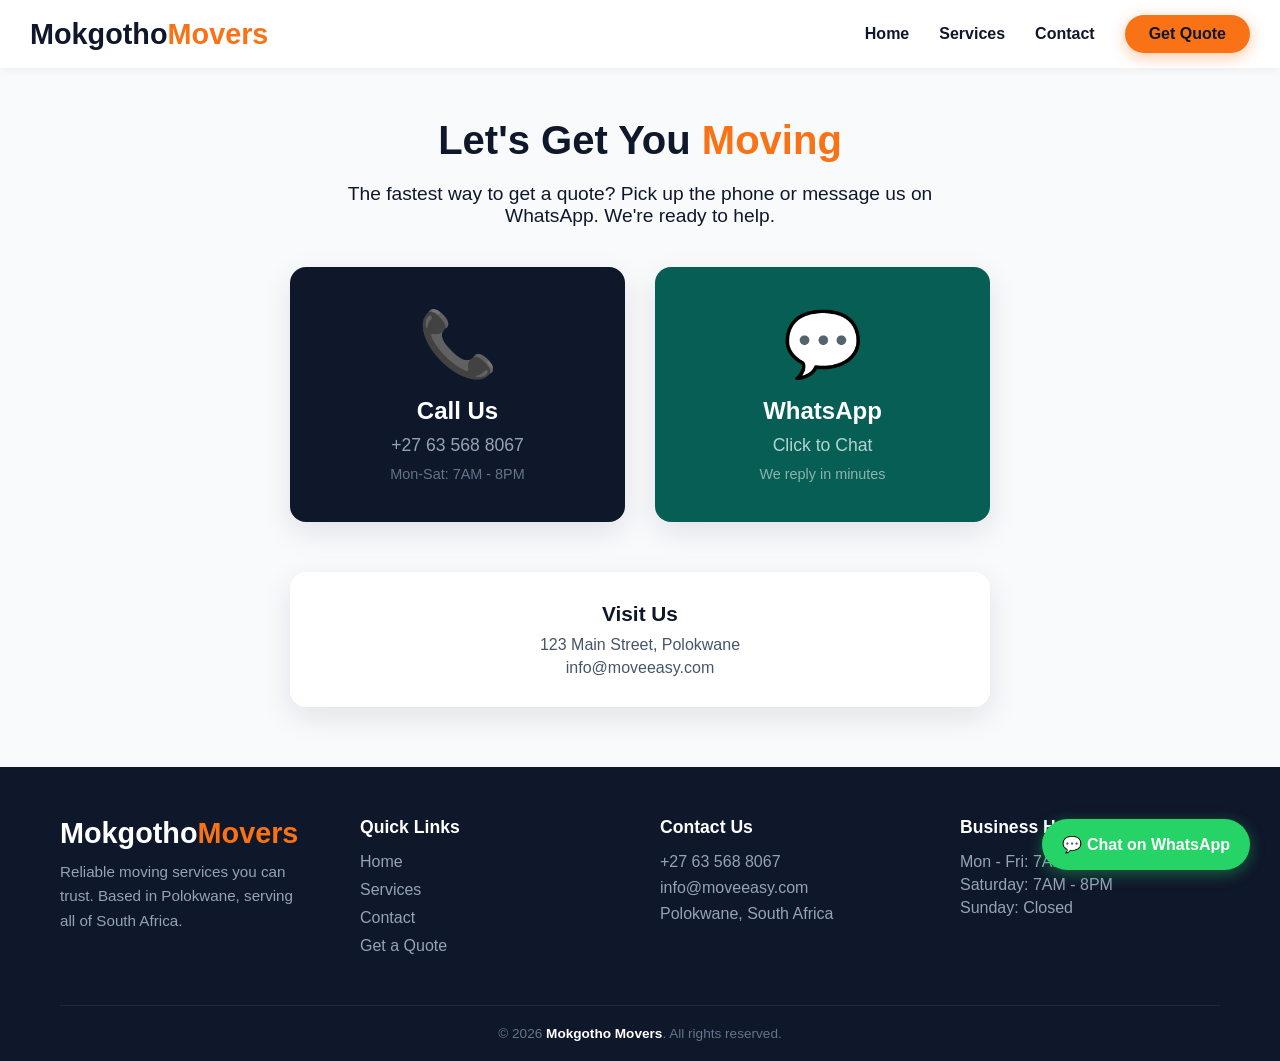
==== contacts.html @ 6ea796df "Add files via upload" ====
<!DOCTYPE html>
<html lang="en">
<head>
  <meta charset="UTF-8">
  <meta name="viewport" content="width=device-width, initial-scale=1.0">
  <title>Contact Us | Mokgotho Movers</title>
  <link rel="stylesheet" href="style.css">
  <link rel="icon" type="image/png" href="movingIcon.png">
  <link rel="shortcut icon" href="movingIcon.png">
</head>
<body>
  <nav class="navbar">
    <div class="logo">Mokgotho<span>Movers</span></div>
    <ul class="nav-links">
      <li><a href="index.html">Home</a></li>
      <li><a href="services.html">Services</a></li>
      <li><a href="contacts.html">Contact</a></li>
      <li><a href="contacts.html" class="btn-primary">Get Quote</a></li>
    </ul>
    <div class="hamburger">
      <span></span><span></span><span></span>
    </div>
  </nav>

  <div class="container">
    <h1 class="section-title">Let's Get You <span>Moving</span></h1>
    <p class="contact-subtitle">
      The fastest way to get a quote? Pick up the phone or message us on WhatsApp. We're ready to help.
    </p>

    <div class="contact-cards">
      <a href="tel:+27635688067" class="contact-card call">
        <div class="icon">📞</div>
        <h3>Call Us</h3>
        <p class="phone">+27 63 568 8067</p>
        <p class="sub">Mon-Sat: 7AM - 8PM</p>
      </a>

      <a href="https://wa.me/27635688067" target="_blank" class="contact-card whatsapp">
        <div class="icon">💬</div>
        <h3>WhatsApp</h3>
        <p class="phone">Click to Chat</p>
        <p class="sub">We reply in minutes</p>
      </a>
    </div>

    <div class="contact-info-box">
      <h3>Visit Us</h3>
      <p>123 Main Street, Polokwane</p>
      <p> info@moveeasy.com</p>
    </div>
  </div>

  <a href="https://wa.me/27635688067" class="whatsapp-float" target="_blank">
    💬 Chat on WhatsApp
  </a>

  <footer class="footer">
    <div class="container">
      <div class="footer-grid">
        <div class="footer-brand">
          <div class="logo">Mokgotho<span>Movers</span></div>
          <p>Reliable moving services you can trust. Based in Polokwane, serving all of South Africa.</p>
        </div>
        <div class="footer-column">
          <h4>Quick Links</h4>
          <ul>
            <li><a href="index.html">Home</a></li>
            <li><a href="services.html">Services</a></li>
            <li><a href="contacts.html">Contact</a></li>
            <li><a href="contacts.html">Get a Quote</a></li>
          </ul>
        </div>
        <div class="footer-column footer-contact">
          <h4>Contact Us</h4>
          <p> <a href="tel:+27635688067">+27 63 568 8067</a></p>
          <p><a href="mailto:info@moveeasy.com">info@moveeasy.com</a></p>
          <p> Polokwane, South Africa</p>
        </div>
        <div class="footer-column footer-hours">
          <h4>Business Hours</h4>
          <p>Mon - Fri: 7AM - 8PM</p>
          <p>Saturday: 7AM - 8PM</p>
          <p>Sunday: Closed</p>
        </div>
      </div>
      <div class="footer-bottom">
        &copy; 2026 <strong>Mokgotho Movers</strong>. All rights reserved.
      </div>
    </div>
  </footer>

  <script src="script.js"></script>
</body>
</html>
---- style.css ----
/* ============================================
   RESET & BASE
   ============================================ */
* {
  margin: 0;
  padding: 0;
  box-sizing: border-box;
  font-family: 'Segoe UI', Tahoma, Geneva, Verdana, sans-serif;
}

:root {
  --primary: #0F172A;    /* Dark Blue */
  --accent: #F97316;     /* Orange */
  --white: #FFFFFF;
  --gray-bg: #F8FAFC;
  --shadow: 0 10px 30px rgba(15, 23, 42, 0.1);
}

body {
  background: var(--gray-bg);
  color: var(--primary);
}

.container {
  max-width: 1200px;
  margin: 0 auto;
  padding: 0 20px;
}

/* ============================================
   BUTTONS
   ============================================ */
.btn-primary {
  background: var(--accent);
  color: var(--white);
  padding: 14px 32px;
  border: none;
  border-radius: 50px;
  font-weight: 700;
  font-size: 1rem;
  cursor: pointer;
  transition: all 0.3s ease;
  text-decoration: none;
  display: inline-block;
  box-shadow: 0 4px 15px rgba(249, 115, 22, 0.4);
}
.btn-primary:hover {
  transform: translateY(-3px);
  box-shadow: 0 8px 25px rgba(249, 115, 22, 0.6);
  background: #ea580c;
}

.btn-secondary {
  background: transparent;
  color: var(--primary);
  padding: 14px 32px;
  border: 2px solid var(--primary);
  border-radius: 50px;
  font-weight: 700;
  cursor: pointer;
  transition: 0.3s ease;
  text-decoration: none;
  display: inline-block;
}
.btn-secondary:hover {
  background: var(--primary);
  color: var(--white);
}

.btn-secondary-white {
  background: transparent;
  color: var(--white);
  padding: 14px 32px;
  border: 2px solid var(--white);
  border-radius: 50px;
  font-weight: 700;
  cursor: pointer;
  transition: 0.3s ease;
  text-decoration: none;
  display: inline-block;
}
.btn-secondary-white:hover {
  background: var(--white);
  color: var(--primary);
}

/* ============================================
   NAVIGATION
   ============================================ */
.navbar {
  background: var(--white);
  padding: 15px 30px;
  display: flex;
  justify-content: space-between;
  align-items: center;
  box-shadow: 0 2px 10px rgba(0,0,0,0.05);
  position: sticky;
  top: 0;
  z-index: 999;
}

.logo {
  font-size: 1.8rem;
  font-weight: 800;
  color: var(--primary);
}
.logo span {
  color: var(--accent);
}

.nav-links {
  display: flex;
  gap: 30px;
  list-style: none;
  align-items: center;
}
.nav-links a {
  text-decoration: none;
  color: var(--primary);
  font-weight: 600;
  transition: 0.3s;
}
.nav-links a:hover {
  color: var(--accent);
}
.nav-links .btn-primary {
  padding: 10px 24px;
}

/* Mobile Hamburger */
.hamburger {
  display: none;
  flex-direction: column;
  gap: 5px;
  cursor: pointer;
}
.hamburger span {
  width: 28px;
  height: 3px;
  background: var(--primary);
  border-radius: 10px;
  transition: 0.3s;
}

/* ============================================
   HERO SECTION
   ============================================ */
.hero {
  background: var(--primary);
  color: var(--white);
  padding: 80px 20px;
  display: flex;
  align-items: center;
  justify-content: space-between;
  flex-wrap: wrap;
  gap: 40px;
}

.hero-content {
  flex: 1;
}
.hero-content h1 {
  font-size: 3.5rem;
  line-height: 1.2;
  margin-bottom: 20px;
}
.hero-content h1 span {
  color: var(--accent);
}
.hero-content p {
  font-size: 1.2rem;
  opacity: 0.9;
  margin-bottom: 30px;
}

.hero-buttons {
  display: flex;
  gap: 15px;
  flex-wrap: wrap;
}

/* ============================================
   SECTION TITLES
   ============================================ */
.section-title {
  font-size: 2.5rem;
  text-align: center;
  margin: 50px 0 20px;
}
.section-title span {
  color: var(--accent);
}

/* ============================================
   CARDS (Services / Why Choose Us)
   ============================================ */
.card-grid {
  display: grid;
  grid-template-columns: repeat(auto-fit, minmax(260px, 1fr));
  gap: 30px;
  margin: 40px 0;
}

.card {
  background: var(--white);
  padding: 30px 20px;
  border-radius: 16px;
  text-align: center;
  box-shadow: var(--shadow);
  transition: 0.3s ease;
  border-bottom: 4px solid transparent;
}
.card:hover {
  transform: translateY(-10px);
  border-bottom: 4px solid var(--accent);
}
.card .icon {
  font-size: 3.5rem;
  margin-bottom: 15px;
}
.card h3 {
  margin-bottom: 10px;
}
.card .btn-primary {
  padding: 10px 24px;
  font-size: 0.9rem;
}

/* ============================================
   CTA SECTION
   ============================================ */
.cta-section {
  background: var(--primary);
  color: var(--white);
  text-align: center;
  padding: 60px 20px;
  margin: 40px 0;
  border-radius: 20px;
}
.cta-section h2 {
  font-size: 2.5rem;
  margin-bottom: 15px;
}
.cta-section p {
  margin-bottom: 25px;
}
.cta-section .btn-primary {
  background: var(--white);
  color: var(--primary);
  box-shadow: none;
}
.cta-section .btn-primary:hover {
  background: var(--accent);
  color: white;
}

/* ============================================
   CONTACT PAGE
   ============================================ */
.contact-subtitle {
  text-align: center;
  font-size: 1.2rem;
  max-width: 600px;
  margin: 0 auto 40px;
}

.contact-cards {
  display: grid;
  grid-template-columns: 1fr 1fr;
  gap: 30px;
  max-width: 700px;
  margin: 0 auto;
}

.contact-card {
  text-decoration: none;
  padding: 40px 20px;
  border-radius: 16px;
  text-align: center;
  transition: 0.3s;
  box-shadow: var(--shadow);
}
.contact-card:hover {
  transform: translateY(-5px);
}
.contact-card .icon {
  font-size: 4rem;
  margin-bottom: 15px;
}
.contact-card h3 {
  font-size: 1.5rem;
  margin-bottom: 10px;
}
.contact-card .phone {
  font-size: 1.1rem;
}
.contact-card .sub {
  font-size: 0.9rem;
  margin-top: 10px;
}

.contact-card.call {
  background: var(--primary);
  color: white;
}
.contact-card.call .phone {
  color: #94A3B8;
}
.contact-card.call .sub {
  color: #64748B;
}

.contact-card.whatsapp {
  background: #075E54;
  color: white;
}
.contact-card.whatsapp .phone {
  color: #B0D4D1;
}
.contact-card.whatsapp .sub {
  color: #8AB4B0;
}

.contact-info-box {
  text-align: center;
  margin-top: 50px;
  background: white;
  padding: 30px;
  border-radius: 16px;
  box-shadow: var(--shadow);
  max-width: 700px;
  margin-left: auto;
  margin-right: auto;
}
.contact-info-box h3 {
  font-size: 1.3rem;
  margin-bottom: 10px;
}
.contact-info-box p {
  color: #475569;
}
.contact-info-box p:not(:first-of-type) {
  margin-top: 5px;
}

/* ============================================
   SERVICES PAGE
   ============================================ */
.services-subtitle {
  text-align: center;
  font-size: 1.2rem;
  max-width: 700px;
  margin: 0 auto 40px;
}

.services-cta {
  text-align: center;
  margin: 50px 0;
}
.services-cta h3 {
  font-size: 1.8rem;
  margin-bottom: 15px;
}
.services-cta p {
  color: #475569;
  margin-bottom: 25px;
}
.services-cta .btn-primary {
  padding: 18px 50px;
  font-size: 1.2rem;
}

.faq-section {
  background: var(--white);
  padding: 40px;
  border-radius: 16px;
  box-shadow: var(--shadow);
  margin: 40px 0;
}
.faq-section h3 {
  text-align: center;
  font-size: 1.8rem;
  margin-bottom: 30px;
}

.faq-item {
  max-width: 700px;
  margin: 0 auto;
  border-bottom: 1px solid #e2e8f0;
  padding: 15px 0;
}
.faq-item:last-child {
  border-bottom: none;
}
.faq-item strong {
  display: block;
  margin-bottom: 5px;
}
.faq-item p {
  color: #475569;
  margin-top: 5px;
}
.faq-item a {
  color: var(--accent);
  text-decoration: none;
}
.faq-item a:hover {
  text-decoration: underline;
}

/* ============================================
   FOOTER
   ============================================ */
.footer {
  background: var(--primary);
  color: var(--white);
  padding: 50px 20px 20px;
  margin-top: 60px;
}

.footer-grid {
  display: grid;
  grid-template-columns: repeat(auto-fit, minmax(200px, 1fr));
  gap: 40px;
}

.footer-brand .logo {
  color: var(--white);
  font-size: 1.8rem;
  font-weight: 800;
  margin-bottom: 10px;
}
.footer-brand .logo span {
  color: var(--accent);
}
.footer-brand p {
  color: #94A3B8;
  font-size: 0.95rem;
  line-height: 1.6;
  max-width: 250px;
}

.footer-column h4 {
  color: var(--white);
  font-size: 1.1rem;
  margin-bottom: 15px;
}
.footer-column ul {
  list-style: none;
  padding: 0;
}
.footer-column ul li {
  margin-bottom: 10px;
}
.footer-column ul li a {
  color: #94A3B8;
  text-decoration: none;
  transition: 0.3s;
}
.footer-column ul li a:hover {
  color: var(--accent);
}

.footer-contact p {
  color: #94A3B8;
  margin-bottom: 8px;
}
.footer-contact a {
  color: #94A3B8;
  text-decoration: none;
  transition: 0.3s;
}
.footer-contact a:hover {
  color: var(--accent);
}

.footer-hours p {
  color: #94A3B8;
  margin-bottom: 5px;
}

.footer-bottom {
  border-top: 1px solid #1E293B;
  margin-top: 40px;
  padding-top: 20px;
  text-align: center;
  color: #64748B;
  font-size: 0.85rem;
}
.footer-bottom strong {
  color: var(--white);
}

/* ============================================
   WHATSAPP FLOAT BUTTON
   ============================================ */
.whatsapp-float {
  position: fixed;
  bottom: 30px;
  right: 30px;
  background: #25D366;
  color: white;
  padding: 16px 20px;
  border-radius: 50px;
  text-decoration: none;
  font-weight: 700;
  box-shadow: 0 4px 15px rgba(37, 211, 102, 0.4);
  display: flex;
  align-items: center;
  gap: 10px;
  z-index: 999;
  transition: 0.3s;
}
.whatsapp-float:hover {
  transform: scale(1.05);
  box-shadow: 0 6px 25px rgba(37, 211, 102, 0.6);
}

/* ============================================
   MOBILE RESPONSIVE
   ============================================ */

/* Tablet & Small Laptops */
@media (max-width: 992px) {
  .hero-content h1 {
    font-size: 2.8rem;
  }
}

/* Mobile */
@media (max-width: 768px) {
  /* Navigation */
  .hamburger {
    display: flex;
  }
  .nav-links {
    display: none;
    flex-direction: column;
    position: absolute;
    top: 70px;
    left: 0;
    width: 100%;
    background: var(--white);
    padding: 30px;
    box-shadow: var(--shadow);
    gap: 20px;
  }
  .nav-links.active {
    display: flex;
  }

  /* Hero */
  .hero-content h1 {
    font-size: 2.2rem;
  }
  .hero {
    padding: 60px 20px;
  }

  /* Contact */
  .contact-cards {
    grid-template-columns: 1fr;
    max-width: 400px;
  }

  /* Footer */
  .footer-grid {
    grid-template-columns: 1fr 1fr;
  }

  /* Services */
  .services-cta .btn-primary {
    padding: 14px 30px;
    font-size: 1rem;
  }
  .faq-section {
    padding: 20px;
  }

  /* WhatsApp */
  .whatsapp-float {
    padding: 12px 16px;
    font-size: 0.9rem;
  }
}

/* Small Mobile */
@media (max-width: 480px) {
  /* Hero */
  .hero-content h1 {
    font-size: 1.8rem;
  }

  /* Section Titles */
  .section-title {
    font-size: 1.8rem;
  }

  /* CTA */
  .cta-section h2 {
    font-size: 1.8rem;
  }

  /* Footer */
  .footer-grid {
    grid-template-columns: 1fr;
    text-align: center;
  }
  .footer-brand p {
    max-width: 100%;
  }

  /* Cards */
  .card-grid {
    grid-template-columns: 1fr;
    max-width: 400px;
    margin-left: auto;
    margin-right: auto;
  }

  /* Contact Info Box */
  .contact-info-box {
    padding: 20px;
    margin-top: 30px;
  }

  /* Services CTA */
  .services-cta h3 {
    font-size: 1.4rem;
  }
  .services-cta .btn-primary {
    padding: 12px 24px;
    font-size: 0.95rem;
  }

  /* WhatsApp */
  .whatsapp-float {
    bottom: 15px;
    right: 15px;
    padding: 10px 14px;
    font-size: 0.8rem;
  }
  .whatsapp-float span {
    display: none;
  }
}
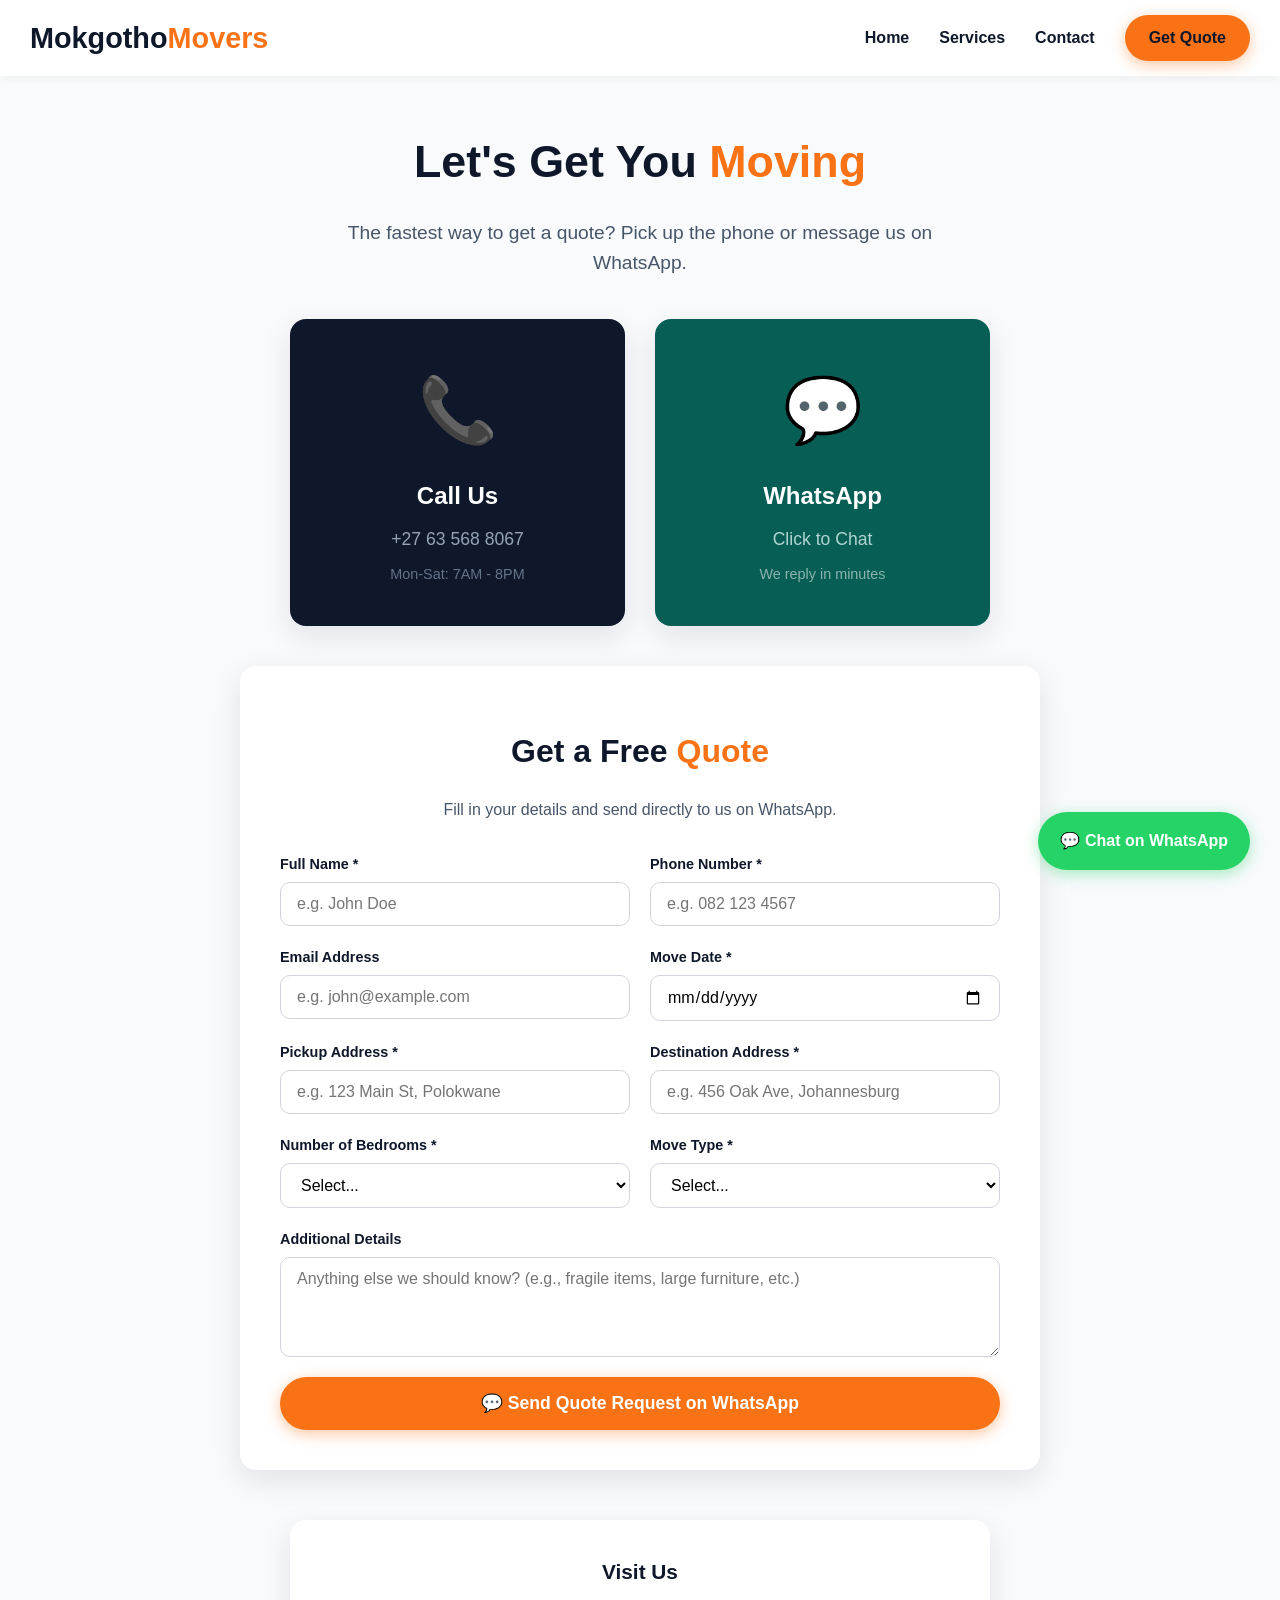
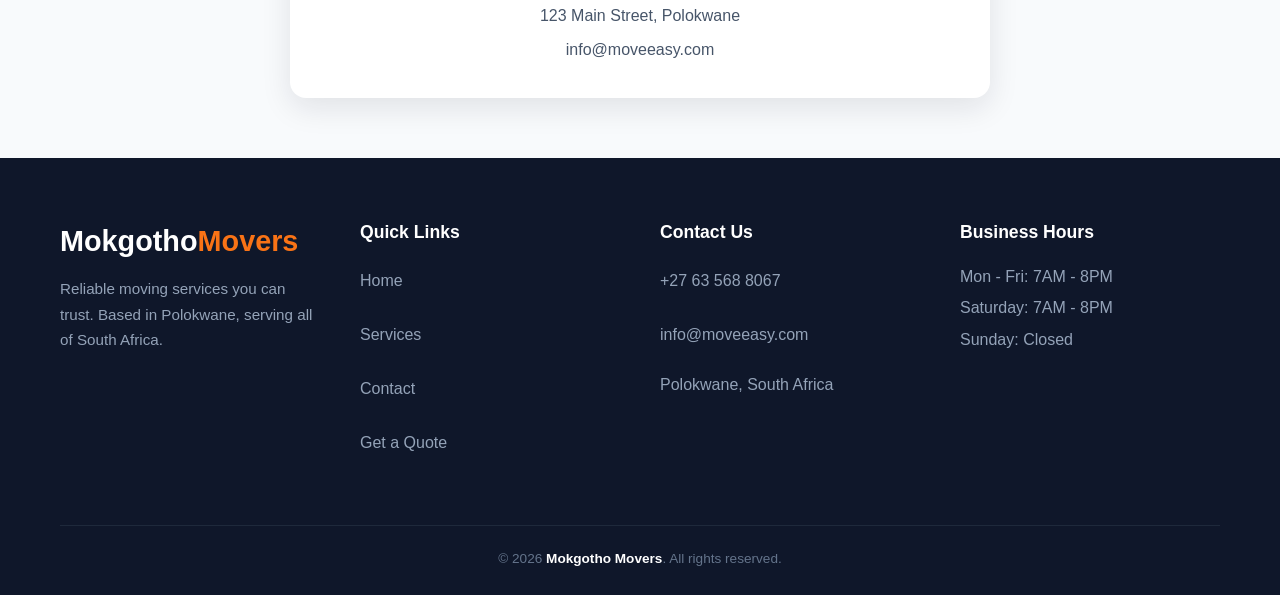
==== commit fe37b952: "Add files via upload" ====
--- a/contacts.html
+++ b/contacts.html
@@ -25,9 +25,10 @@
   <div class="container">
     <h1 class="section-title">Let's Get You <span>Moving</span></h1>
     <p class="contact-subtitle">
-      The fastest way to get a quote? Pick up the phone or message us on WhatsApp. We're ready to help.
+      The fastest way to get a quote? Pick up the phone or message us on WhatsApp.
     </p>
 
+    <!-- Contact Cards -->
     <div class="contact-cards">
       <a href="tel:+27635688067" class="contact-card call">
         <div class="icon">📞</div>
@@ -44,8 +45,81 @@
       </a>
     </div>
 
+    <!-- Quote Request Form - Sends to WhatsApp -->
+    <div class="quote-form-wrapper">
+      <h2 class="section-title" style="font-size: 2rem; margin-top: 20px;">Get a Free <span>Quote</span></h2>
+      <p style="text-align:center; color:#475569; margin-bottom: 30px;">Fill in your details and send directly to us on WhatsApp.</p>
+
+      <form class="quote-form" id="quoteForm">
+        <div class="form-row">
+          <div class="form-group">
+            <label for="name">Full Name *</label>
+            <input type="text" id="name" name="name" placeholder="e.g. John Doe" required>
+          </div>
+          <div class="form-group">
+            <label for="phone">Phone Number *</label>
+            <input type="tel" id="phone" name="phone" placeholder="e.g. 082 123 4567" required>
+          </div>
+        </div>
+
+        <div class="form-row">
+          <div class="form-group">
+            <label for="email">Email Address</label>
+            <input type="email" id="email" name="email" placeholder="e.g. john@example.com">
+          </div>
+          <div class="form-group">
+            <label for="move-date">Move Date *</label>
+            <input type="date" id="move-date" name="move-date" required>
+          </div>
+        </div>
+
+        <div class="form-row">
+          <div class="form-group">
+            <label for="from-address">Pickup Address *</label>
+            <input type="text" id="from-address" name="from-address" placeholder="e.g. 123 Main St, Polokwane" required>
+          </div>
+          <div class="form-group">
+            <label for="to-address">Destination Address *</label>
+            <input type="text" id="to-address" name="to-address" placeholder="e.g. 456 Oak Ave, Johannesburg" required>
+          </div>
+        </div>
+
+        <div class="form-row">
+          <div class="form-group">
+            <label for="bedrooms">Number of Bedrooms *</label>
+            <select id="bedrooms" name="bedrooms" required>
+              <option value="">Select...</option>
+              <option value="Studio / 1 Bedroom">Studio / 1 Bedroom</option>
+              <option value="2 Bedrooms">2 Bedrooms</option>
+              <option value="3 Bedrooms">3 Bedrooms</option>
+              <option value="4 Bedrooms">4 Bedrooms</option>
+              <option value="5+ Bedrooms">5+ Bedrooms</option>
+            </select>
+          </div>
+          <div class="form-group">
+            <label for="move-type">Move Type *</label>
+            <select id="move-type" name="move-type" required>
+              <option value="">Select...</option>
+              <option value="Local (Under 50km)">Local (Under 50km)</option>
+              <option value="Long Distance">Long Distance</option>
+              <option value="Commercial / Office">Commercial / Office</option>
+            </select>
+          </div>
+        </div>
+
+        <div class="form-group">
+          <label for="message">Additional Details</label>
+          <textarea id="message" name="message" rows="4" placeholder="Anything else we should know? (e.g., fragile items, large furniture, etc.)"></textarea>
+        </div>
+
+        <button type="submit" class="btn-primary" style="width:100%; padding: 16px; font-size: 1.1rem;">
+          💬 Send Quote Request on WhatsApp
+        </button>
+      </form>
+    </div>
+
     <div class="contact-info-box">
-      <h3>Visit Us</h3>
+      <h3> Visit Us</h3>
       <p>123 Main Street, Polokwane</p>
       <p> info@moveeasy.com</p>
     </div>
@@ -74,7 +148,7 @@
         <div class="footer-column footer-contact">
           <h4>Contact Us</h4>
           <p> <a href="tel:+27635688067">+27 63 568 8067</a></p>
-          <p><a href="mailto:info@moveeasy.com">info@moveeasy.com</a></p>
+          <p> <a href="mailto:info@moveeasy.com">info@moveeasy.com</a></p>
           <p> Polokwane, South Africa</p>
         </div>
         <div class="footer-column footer-hours">
--- a/style.css
+++ b/style.css
@@ -14,17 +14,36 @@
   --white: #FFFFFF;
   --gray-bg: #F8FAFC;
   --shadow: 0 10px 30px rgba(15, 23, 42, 0.1);
+  --shadow-hover: 0 15px 40px rgba(15, 23, 42, 0.2);
+  --radius: 16px;
+  --radius-sm: 10px;
+  --radius-full: 50px;
+  --transition: 0.3s ease;
+}
+
+html {
+  scroll-behavior: smooth;
 }
 
 body {
   background: var(--gray-bg);
   color: var(--primary);
+  line-height: 1.6;
 }
 
 .container {
   max-width: 1200px;
   margin: 0 auto;
   padding: 0 20px;
+}
+
+img {
+  max-width: 100%;
+  display: block;
+}
+
+a {
+  text-decoration: none;
 }
 
 /* ============================================
@@ -35,14 +54,15 @@
   color: var(--white);
   padding: 14px 32px;
   border: none;
-  border-radius: 50px;
+  border-radius: var(--radius-full);
   font-weight: 700;
   font-size: 1rem;
   cursor: pointer;
-  transition: all 0.3s ease;
+  transition: all var(--transition);
   text-decoration: none;
   display: inline-block;
   box-shadow: 0 4px 15px rgba(249, 115, 22, 0.4);
+  min-height: 44px;
 }
 .btn-primary:hover {
   transform: translateY(-3px);
@@ -55,12 +75,13 @@
   color: var(--primary);
   padding: 14px 32px;
   border: 2px solid var(--primary);
-  border-radius: 50px;
+  border-radius: var(--radius-full);
   font-weight: 700;
   cursor: pointer;
-  transition: 0.3s ease;
+  transition: all var(--transition);
   text-decoration: none;
   display: inline-block;
+  min-height: 44px;
 }
 .btn-secondary:hover {
   background: var(--primary);
@@ -72,12 +93,13 @@
   color: var(--white);
   padding: 14px 32px;
   border: 2px solid var(--white);
-  border-radius: 50px;
+  border-radius: var(--radius-full);
   font-weight: 700;
   cursor: pointer;
-  transition: 0.3s ease;
+  transition: all var(--transition);
   text-decoration: none;
   display: inline-block;
+  min-height: 44px;
 }
 .btn-secondary-white:hover {
   background: var(--white);
@@ -93,7 +115,7 @@
   display: flex;
   justify-content: space-between;
   align-items: center;
-  box-shadow: 0 2px 10px rgba(0,0,0,0.05);
+  box-shadow: 0 2px 10px rgba(0, 0, 0, 0.05);
   position: sticky;
   top: 0;
   z-index: 999;
@@ -118,13 +140,33 @@
   text-decoration: none;
   color: var(--primary);
   font-weight: 600;
-  transition: 0.3s;
+  transition: color var(--transition);
+  position: relative;
+  min-height: 44px;
+  display: flex;
+  align-items: center;
+}
+.nav-links a::after {
+  content: '';
+  position: absolute;
+  bottom: -4px;
+  left: 0;
+  width: 0;
+  height: 2px;
+  background: var(--accent);
+  transition: width var(--transition);
 }
 .nav-links a:hover {
   color: var(--accent);
 }
+.nav-links a:hover::after {
+  width: 100%;
+}
 .nav-links .btn-primary {
   padding: 10px 24px;
+}
+.nav-links .btn-primary::after {
+  display: none;
 }
 
 /* Mobile Hamburger */
@@ -133,13 +175,25 @@
   flex-direction: column;
   gap: 5px;
   cursor: pointer;
+  padding: 5px;
+  min-height: 44px;
+  justify-content: center;
 }
 .hamburger span {
   width: 28px;
   height: 3px;
   background: var(--primary);
   border-radius: 10px;
-  transition: 0.3s;
+  transition: all var(--transition);
+}
+.hamburger.active span:nth-child(1) {
+  transform: rotate(45deg) translate(5px, 5px);
+}
+.hamburger.active span:nth-child(2) {
+  opacity: 0;
+}
+.hamburger.active span:nth-child(3) {
+  transform: rotate(-45deg) translate(5px, -5px);
 }
 
 /* ============================================
@@ -148,29 +202,45 @@
 .hero {
   background: var(--primary);
   color: var(--white);
-  padding: 80px 20px;
+  padding: 100px 20px 80px;
   display: flex;
   align-items: center;
   justify-content: space-between;
   flex-wrap: wrap;
   gap: 40px;
+  position: relative;
+  overflow: hidden;
+}
+
+.hero::before {
+  content: '';
+  position: absolute;
+  top: -50%;
+  right: -20%;
+  width: 600px;
+  height: 600px;
+  background: radial-gradient(circle, rgba(249, 115, 22, 0.08) 0%, transparent 70%);
+  border-radius: 50%;
 }
 
 .hero-content {
   flex: 1;
+  position: relative;
+  z-index: 1;
 }
 .hero-content h1 {
-  font-size: 3.5rem;
-  line-height: 1.2;
+  font-size: 3.8rem;
+  line-height: 1.15;
   margin-bottom: 20px;
 }
 .hero-content h1 span {
   color: var(--accent);
 }
 .hero-content p {
-  font-size: 1.2rem;
+  font-size: 1.25rem;
   opacity: 0.9;
   margin-bottom: 30px;
+  max-width: 550px;
 }
 
 .hero-buttons {
@@ -183,9 +253,10 @@
    SECTION TITLES
    ============================================ */
 .section-title {
-  font-size: 2.5rem;
+  font-size: 2.8rem;
   text-align: center;
   margin: 50px 0 20px;
+  font-weight: 800;
 }
 .section-title span {
   color: var(--accent);
@@ -203,27 +274,57 @@
 
 .card {
   background: var(--white);
-  padding: 30px 20px;
-  border-radius: 16px;
+  padding: 35px 25px;
+  border-radius: var(--radius);
   text-align: center;
   box-shadow: var(--shadow);
-  transition: 0.3s ease;
+  transition: all var(--transition);
   border-bottom: 4px solid transparent;
-}
+  position: relative;
+  overflow: hidden;
+}
+
+.card::before {
+  content: '';
+  position: absolute;
+  top: 0;
+  left: 0;
+  right: 0;
+  height: 4px;
+  background: var(--accent);
+  transform: scaleX(0);
+  transition: transform var(--transition);
+}
+
 .card:hover {
   transform: translateY(-10px);
-  border-bottom: 4px solid var(--accent);
-}
+  box-shadow: var(--shadow-hover);
+}
+.card:hover::before {
+  transform: scaleX(1);
+}
+.card:hover {
+  border-bottom-color: var(--accent);
+}
+
 .card .icon {
   font-size: 3.5rem;
   margin-bottom: 15px;
+  display: block;
 }
 .card h3 {
   margin-bottom: 10px;
+  font-size: 1.25rem;
+}
+.card p {
+  color: #475569;
+  font-size: 0.95rem;
+  line-height: 1.5;
 }
 .card .btn-primary {
   padding: 10px 24px;
   font-size: 0.9rem;
+  margin-top: 15px;
 }
 
 /* ============================================
@@ -235,23 +336,46 @@
   text-align: center;
   padding: 60px 20px;
   margin: 40px 0;
-  border-radius: 20px;
-}
+  border-radius: var(--radius);
+  position: relative;
+  overflow: hidden;
+}
+
+.cta-section::before {
+  content: '';
+  position: absolute;
+  top: -50%;
+  left: -20%;
+  width: 500px;
+  height: 500px;
+  background: radial-gradient(circle, rgba(249, 115, 22, 0.08) 0%, transparent 70%);
+  border-radius: 50%;
+}
+
 .cta-section h2 {
-  font-size: 2.5rem;
-  margin-bottom: 15px;
+  font-size: 2.8rem;
+  margin-bottom: 10px;
+  position: relative;
+  z-index: 1;
 }
 .cta-section p {
+  font-size: 1.2rem;
+  opacity: 0.85;
   margin-bottom: 25px;
+  position: relative;
+  z-index: 1;
 }
 .cta-section .btn-primary {
   background: var(--white);
   color: var(--primary);
   box-shadow: none;
+  position: relative;
+  z-index: 1;
 }
 .cta-section .btn-primary:hover {
   background: var(--accent);
   color: white;
+  box-shadow: 0 8px 25px rgba(249, 115, 22, 0.4);
 }
 
 /* ============================================
@@ -262,6 +386,7 @@
   font-size: 1.2rem;
   max-width: 600px;
   margin: 0 auto 40px;
+  color: #475569;
 }
 
 .contact-cards {
@@ -275,17 +400,20 @@
 .contact-card {
   text-decoration: none;
   padding: 40px 20px;
-  border-radius: 16px;
+  border-radius: var(--radius);
   text-align: center;
-  transition: 0.3s;
+  transition: all var(--transition);
   box-shadow: var(--shadow);
+  min-height: 44px;
 }
 .contact-card:hover {
-  transform: translateY(-5px);
+  transform: translateY(-8px);
+  box-shadow: var(--shadow-hover);
 }
 .contact-card .icon {
   font-size: 4rem;
   margin-bottom: 15px;
+  display: block;
 }
 .contact-card h3 {
   font-size: 1.5rem;
@@ -325,8 +453,8 @@
   text-align: center;
   margin-top: 50px;
   background: white;
-  padding: 30px;
-  border-radius: 16px;
+  padding: 35px;
+  border-radius: var(--radius);
   box-shadow: var(--shadow);
   max-width: 700px;
   margin-left: auto;
@@ -334,13 +462,83 @@
 }
 .contact-info-box h3 {
   font-size: 1.3rem;
-  margin-bottom: 10px;
+  margin-bottom: 15px;
 }
 .contact-info-box p {
   color: #475569;
 }
 .contact-info-box p:not(:first-of-type) {
-  margin-top: 5px;
+  margin-top: 8px;
+}
+.contact-info-box a {
+  color: var(--accent);
+  font-weight: 600;
+}
+.contact-info-box a:hover {
+  text-decoration: underline;
+}
+
+/* ============================================
+   QUOTE REQUEST FORM
+   ============================================ */
+.quote-form-wrapper {
+  background: var(--white);
+  padding: 40px;
+  border-radius: var(--radius);
+  box-shadow: var(--shadow);
+  margin: 40px 0;
+  max-width: 800px;
+  margin-left: auto;
+  margin-right: auto;
+}
+
+.quote-form {
+  display: flex;
+  flex-direction: column;
+  gap: 20px;
+}
+
+.quote-form .form-row {
+  display: grid;
+  grid-template-columns: 1fr 1fr;
+  gap: 20px;
+}
+
+.quote-form .form-group {
+  display: flex;
+  flex-direction: column;
+  gap: 6px;
+}
+
+.quote-form .form-group label {
+  font-weight: 600;
+  font-size: 0.9rem;
+  color: var(--primary);
+}
+
+.quote-form .form-group input,
+.quote-form .form-group select,
+.quote-form .form-group textarea {
+  padding: 12px 16px;
+  border: 1px solid #d1d5db;
+  border-radius: var(--radius-sm);
+  font-size: 1rem;
+  transition: border-color 0.3s, box-shadow 0.3s;
+  font-family: inherit;
+  background: var(--white);
+}
+
+.quote-form .form-group input:focus,
+.quote-form .form-group select:focus,
+.quote-form .form-group textarea:focus {
+  outline: none;
+  border-color: var(--accent);
+  box-shadow: 0 0 0 3px rgba(249, 115, 22, 0.15);
+}
+
+.quote-form .form-group textarea {
+  resize: vertical;
+  min-height: 100px;
 }
 
 /* ============================================
@@ -351,6 +549,7 @@
   font-size: 1.2rem;
   max-width: 700px;
   margin: 0 auto 40px;
+  color: #475569;
 }
 
 .services-cta {
@@ -358,12 +557,13 @@
   margin: 50px 0;
 }
 .services-cta h3 {
-  font-size: 1.8rem;
+  font-size: 2rem;
   margin-bottom: 15px;
 }
 .services-cta p {
   color: #475569;
   margin-bottom: 25px;
+  font-size: 1.1rem;
 }
 .services-cta .btn-primary {
   padding: 18px 50px;
@@ -372,29 +572,31 @@
 
 .faq-section {
   background: var(--white);
-  padding: 40px;
-  border-radius: 16px;
+  padding: 45px;
+  border-radius: var(--radius);
   box-shadow: var(--shadow);
   margin: 40px 0;
 }
 .faq-section h3 {
   text-align: center;
-  font-size: 1.8rem;
-  margin-bottom: 30px;
+  font-size: 2rem;
+  margin-bottom: 35px;
 }
 
 .faq-item {
-  max-width: 700px;
+  max-width: 750px;
   margin: 0 auto;
   border-bottom: 1px solid #e2e8f0;
-  padding: 15px 0;
+  padding: 20px 0;
 }
 .faq-item:last-child {
   border-bottom: none;
 }
 .faq-item strong {
   display: block;
+  font-size: 1.1rem;
   margin-bottom: 5px;
+  color: var(--primary);
 }
 .faq-item p {
   color: #475569;
@@ -403,6 +605,7 @@
 .faq-item a {
   color: var(--accent);
   text-decoration: none;
+  font-weight: 600;
 }
 .faq-item a:hover {
   text-decoration: underline;
@@ -414,7 +617,7 @@
 .footer {
   background: var(--primary);
   color: var(--white);
-  padding: 50px 20px 20px;
+  padding: 60px 20px 25px;
   margin-top: 60px;
 }
 
@@ -428,7 +631,8 @@
   color: var(--white);
   font-size: 1.8rem;
   font-weight: 800;
-  margin-bottom: 10px;
+  margin-bottom: 12px;
+  display: inline-block;
 }
 .footer-brand .logo span {
   color: var(--accent);
@@ -436,14 +640,15 @@
 .footer-brand p {
   color: #94A3B8;
   font-size: 0.95rem;
-  line-height: 1.6;
-  max-width: 250px;
+  line-height: 1.7;
+  max-width: 280px;
 }
 
 .footer-column h4 {
   color: var(--white);
   font-size: 1.1rem;
-  margin-bottom: 15px;
+  margin-bottom: 18px;
+  font-weight: 700;
 }
 .footer-column ul {
   list-style: none;
@@ -455,7 +660,10 @@
 .footer-column ul li a {
   color: #94A3B8;
   text-decoration: none;
-  transition: 0.3s;
+  transition: color var(--transition);
+  min-height: 44px;
+  display: inline-block;
+  padding: 4px 0;
 }
 .footer-column ul li a:hover {
   color: var(--accent);
@@ -463,12 +671,15 @@
 
 .footer-contact p {
   color: #94A3B8;
-  margin-bottom: 8px;
+  margin-bottom: 10px;
 }
 .footer-contact a {
   color: #94A3B8;
   text-decoration: none;
-  transition: 0.3s;
+  transition: color var(--transition);
+  min-height: 44px;
+  display: inline-block;
+  padding: 4px 0;
 }
 .footer-contact a:hover {
   color: var(--accent);
@@ -476,19 +687,27 @@
 
 .footer-hours p {
   color: #94A3B8;
-  margin-bottom: 5px;
+  margin-bottom: 6px;
 }
 
 .footer-bottom {
   border-top: 1px solid #1E293B;
-  margin-top: 40px;
-  padding-top: 20px;
+  margin-top: 45px;
+  padding-top: 22px;
   text-align: center;
   color: #64748B;
   font-size: 0.85rem;
 }
 .footer-bottom strong {
   color: var(--white);
+}
+.footer-bottom a {
+  color: #94A3B8;
+  text-decoration: none;
+  transition: color var(--transition);
+}
+.footer-bottom a:hover {
+  color: var(--accent);
 }
 
 /* ============================================
@@ -500,20 +719,41 @@
   right: 30px;
   background: #25D366;
   color: white;
-  padding: 16px 20px;
-  border-radius: 50px;
+  padding: 16px 22px;
+  border-radius: var(--radius-full);
   text-decoration: none;
   font-weight: 700;
+  font-size: 1rem;
   box-shadow: 0 4px 15px rgba(37, 211, 102, 0.4);
   display: flex;
   align-items: center;
   gap: 10px;
   z-index: 999;
-  transition: 0.3s;
+  transition: all var(--transition);
+  min-height: 44px;
 }
 .whatsapp-float:hover {
   transform: scale(1.05);
   box-shadow: 0 6px 25px rgba(37, 211, 102, 0.6);
+  color: white;
+}
+
+/* ============================================
+   ANIMATIONS
+   ============================================ */
+@keyframes fadeInUp {
+  from {
+    opacity: 0;
+    transform: translateY(30px);
+  }
+  to {
+    opacity: 1;
+    transform: translateY(0);
+  }
+}
+
+.fade-in {
+  animation: fadeInUp 0.6s ease forwards;
 }
 
 /* ============================================
@@ -523,7 +763,13 @@
 /* Tablet & Small Laptops */
 @media (max-width: 992px) {
   .hero-content h1 {
-    font-size: 2.8rem;
+    font-size: 3rem;
+  }
+  .hero {
+    padding: 70px 20px 60px;
+  }
+  .section-title {
+    font-size: 2.3rem;
   }
 }
 
@@ -543,10 +789,23 @@
     background: var(--white);
     padding: 30px;
     box-shadow: var(--shadow);
-    gap: 20px;
+    gap: 15px;
+    align-items: stretch;
   }
   .nav-links.active {
     display: flex;
+  }
+  .nav-links a {
+    text-align: center;
+    padding: 12px 0;
+    justify-content: center;
+  }
+  .nav-links a::after {
+    display: none;
+  }
+  .nav-links .btn-primary {
+    text-align: center;
+    margin-top: 5px;
   }
 
   /* Hero */
@@ -554,7 +813,16 @@
     font-size: 2.2rem;
   }
   .hero {
-    padding: 60px 20px;
+    padding: 50px 20px 40px;
+  }
+  .hero-content p {
+    font-size: 1rem;
+  }
+
+  /* Section Titles */
+  .section-title {
+    font-size: 1.8rem;
+    margin: 35px 0 15px;
   }
 
   /* Contact */
@@ -562,10 +830,40 @@
     grid-template-columns: 1fr;
     max-width: 400px;
   }
+  .contact-card {
+    padding: 30px 20px;
+  }
+  .contact-card .icon {
+    font-size: 3.5rem;
+  }
+  .contact-card h3 {
+    font-size: 1.3rem;
+  }
+
+  /* Quote Form */
+  .quote-form-wrapper {
+    padding: 25px 20px;
+    margin: 30px 0;
+  }
+  .quote-form .form-row {
+    grid-template-columns: 1fr;
+    gap: 15px;
+  }
+  .quote-form .form-group input,
+  .quote-form .form-group select,
+  .quote-form .form-group textarea {
+    padding: 10px 14px;
+    font-size: 0.95rem;
+  }
 
   /* Footer */
   .footer-grid {
     grid-template-columns: 1fr 1fr;
+    gap: 30px;
+  }
+  .footer {
+    padding: 40px 20px 20px;
+    margin-top: 40px;
   }
 
   /* Services */
@@ -573,14 +871,50 @@
     padding: 14px 30px;
     font-size: 1rem;
   }
+  .services-cta h3 {
+    font-size: 1.5rem;
+  }
   .faq-section {
-    padding: 20px;
+    padding: 25px 20px;
+  }
+  .faq-section h3 {
+    font-size: 1.5rem;
+  }
+  .faq-item strong {
+    font-size: 1rem;
+  }
+
+  /* CTA */
+  .cta-section {
+    padding: 40px 20px;
+  }
+  .cta-section h2 {
+    font-size: 2rem;
+  }
+  .cta-section p {
+    font-size: 1rem;
   }
 
   /* WhatsApp */
   .whatsapp-float {
+    bottom: 20px;
+    right: 20px;
     padding: 12px 16px;
     font-size: 0.9rem;
+  }
+  .whatsapp-float span {
+    display: none;
+  }
+
+  /* Cards */
+  .card-grid {
+    gap: 20px;
+  }
+  .card {
+    padding: 25px 18px;
+  }
+  .card .icon {
+    font-size: 2.8rem;
   }
 }
 
@@ -588,17 +922,49 @@
 @media (max-width: 480px) {
   /* Hero */
   .hero-content h1 {
-    font-size: 1.8rem;
+    font-size: 1.6rem;
+  }
+  .hero {
+    padding: 40px 15px 35px;
+  }
+  .hero-buttons {
+    flex-direction: column;
+    align-items: center;
+    width: 100%;
+  }
+  .hero-buttons .btn-primary,
+  .hero-buttons .btn-secondary-white {
+    width: 100%;
+    text-align: center;
+    padding: 14px 20px;
+    font-size: 0.95rem;
   }
 
   /* Section Titles */
   .section-title {
-    font-size: 1.8rem;
+    font-size: 1.5rem;
+    margin: 30px 0 10px;
+  }
+  .services-subtitle,
+  .contact-subtitle {
+    font-size: 0.95rem;
+    margin-bottom: 25px;
   }
 
   /* CTA */
+  .cta-section {
+    padding: 30px 15px;
+  }
   .cta-section h2 {
-    font-size: 1.8rem;
+    font-size: 1.5rem;
+  }
+  .cta-section p {
+    font-size: 0.95rem;
+  }
+  .cta-section .btn-primary {
+    width: 100%;
+    text-align: center;
+    padding: 14px 20px;
   }
 
   /* Footer */
@@ -609,13 +975,8 @@
   .footer-brand p {
     max-width: 100%;
   }
-
-  /* Cards */
-  .card-grid {
-    grid-template-columns: 1fr;
-    max-width: 400px;
-    margin-left: auto;
-    margin-right: auto;
+  .footer-bottom {
+    font-size: 0.75rem;
   }
 
   /* Contact Info Box */
@@ -623,14 +984,102 @@
     padding: 20px;
     margin-top: 30px;
   }
-
-  /* Services CTA */
+  .contact-info-box h3 {
+    font-size: 1.1rem;
+  }
+
+  /* Contact Cards */
+  .contact-cards {
+    max-width: 100%;
+    gap: 20px;
+  }
+  .contact-card {
+    padding: 25px 15px;
+  }
+  .contact-card .icon {
+    font-size: 3rem;
+  }
+  .contact-card h3 {
+    font-size: 1.2rem;
+  }
+  .contact-card .phone {
+    font-size: 0.95rem;
+  }
+  .contact-card .sub {
+    font-size: 0.8rem;
+  }
+
+  /* Quote Form */
+  .quote-form-wrapper {
+    padding: 20px 15px;
+  }
+  .quote-form .form-group label {
+    font-size: 0.85rem;
+  }
+  .quote-form .form-group input,
+  .quote-form .form-group select,
+  .quote-form .form-group textarea {
+    padding: 10px 12px;
+    font-size: 0.9rem;
+  }
+  .quote-form .btn-primary {
+    padding: 14px;
+    font-size: 1rem;
+    width: 100%;
+    text-align: center;
+  }
+
+  /* Services */
   .services-cta h3 {
-    font-size: 1.4rem;
+    font-size: 1.3rem;
   }
   .services-cta .btn-primary {
     padding: 12px 24px;
     font-size: 0.95rem;
+    width: 100%;
+  }
+  .faq-section {
+    padding: 18px 15px;
+  }
+  .faq-section h3 {
+    font-size: 1.3rem;
+  }
+  .faq-item {
+    padding: 15px 0;
+  }
+  .faq-item strong {
+    font-size: 0.95rem;
+  }
+  .faq-item p {
+    font-size: 0.9rem;
+  }
+
+  /* Cards */
+  .card-grid {
+    grid-template-columns: 1fr;
+    max-width: 350px;
+    margin-left: auto;
+    margin-right: auto;
+    gap: 15px;
+  }
+  .card {
+    padding: 20px 15px;
+  }
+  .card .icon {
+    font-size: 2.5rem;
+    margin-bottom: 10px;
+  }
+  .card h3 {
+    font-size: 1.05rem;
+    margin-bottom: 5px;
+  }
+  .card p {
+    font-size: 0.85rem;
+  }
+
+  /* Logo */
+  .logo {
+    font-size: 1.4rem;
   }
 
   /* WhatsApp */
@@ -639,8 +1088,137 @@
     right: 15px;
     padding: 10px 14px;
     font-size: 0.8rem;
+    gap: 6px;
   }
   .whatsapp-float span {
     display: none;
   }
-}
+
+  /* Navbar */
+  .navbar {
+    padding: 12px 15px;
+  }
+}
+
+/* Very small phones (iPhone SE, Galaxy Fold) */
+@media (max-width: 380px) {
+  .hero-content h1 {
+    font-size: 1.4rem;
+  }
+  .hero {
+    padding: 30px 12px 25px;
+  }
+  .hero-content p {
+    font-size: 0.85rem;
+  }
+  .hero-buttons .btn-primary,
+  .hero-buttons .btn-secondary-white {
+    font-size: 0.85rem;
+    padding: 12px 16px;
+  }
+  .section-title {
+    font-size: 1.3rem;
+  }
+  .card {
+    padding: 16px 12px;
+  }
+  .card .icon {
+    font-size: 2.2rem;
+  }
+  .card h3 {
+    font-size: 0.95rem;
+  }
+  .card p {
+    font-size: 0.8rem;
+  }
+  .contact-card {
+    padding: 20px 12px;
+  }
+  .contact-card .icon {
+    font-size: 2.5rem;
+  }
+  .contact-card h3 {
+    font-size: 1rem;
+  }
+  .contact-card .phone {
+    font-size: 0.85rem;
+  }
+  .cta-section h2 {
+    font-size: 1.3rem;
+  }
+  .cta-section p {
+    font-size: 0.85rem;
+  }
+  .btn-primary {
+    padding: 12px 18px;
+    font-size: 0.85rem;
+  }
+  .footer-brand .logo {
+    font-size: 1.3rem;
+  }
+  .footer-brand p {
+    font-size: 0.8rem;
+  }
+  .footer-column h4 {
+    font-size: 0.9rem;
+  }
+  .footer-column ul li a {
+    font-size: 0.8rem;
+  }
+  .footer-contact p {
+    font-size: 0.8rem;
+  }
+  .footer-hours p {
+    font-size: 0.8rem;
+  }
+  .footer-bottom {
+    font-size: 0.65rem;
+  }
+  .whatsapp-float {
+    bottom: 10px;
+    right: 10px;
+    padding: 8px 12px;
+    font-size: 0.7rem;
+  }
+  .quote-form-wrapper {
+    padding: 15px 12px;
+  }
+  .quote-form .form-group input,
+  .quote-form .form-group select,
+  .quote-form .form-group textarea {
+    padding: 8px 10px;
+    font-size: 0.8rem;
+  }
+  .quote-form .btn-primary {
+    padding: 12px;
+    font-size: 0.85rem;
+  }
+  .logo {
+    font-size: 1.2rem;
+  }
+}
+
+/* ============================================
+   UTILITY CLASSES
+   ============================================ */
+.text-center {
+  text-align: center;
+}
+.text-accent {
+  color: var(--accent);
+}
+.mt-20 {
+  margin-top: 20px;
+}
+.mb-20 {
+  margin-bottom: 20px;
+}
+.mt-40 {
+  margin-top: 40px;
+}
+.mb-40 {
+  margin-bottom: 40px;
+}
+.hidden {
+  display: none;
+}
